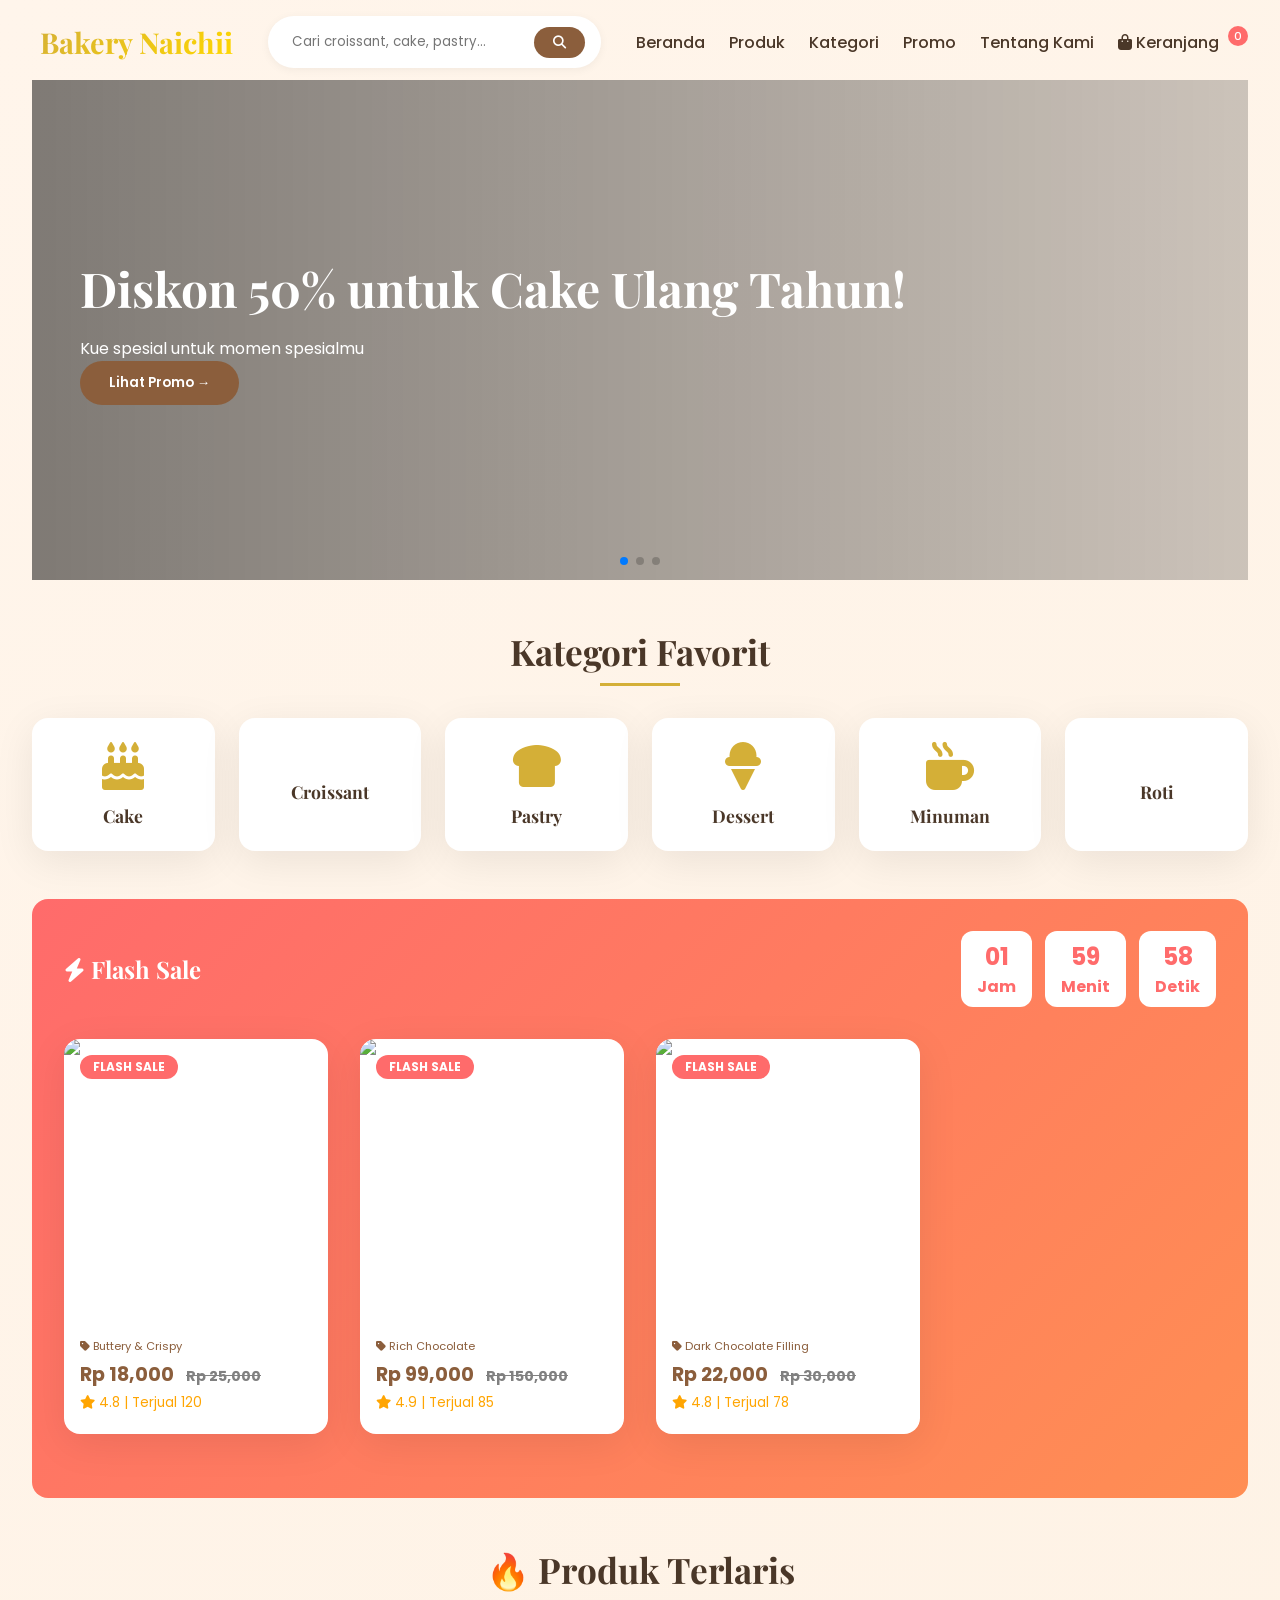
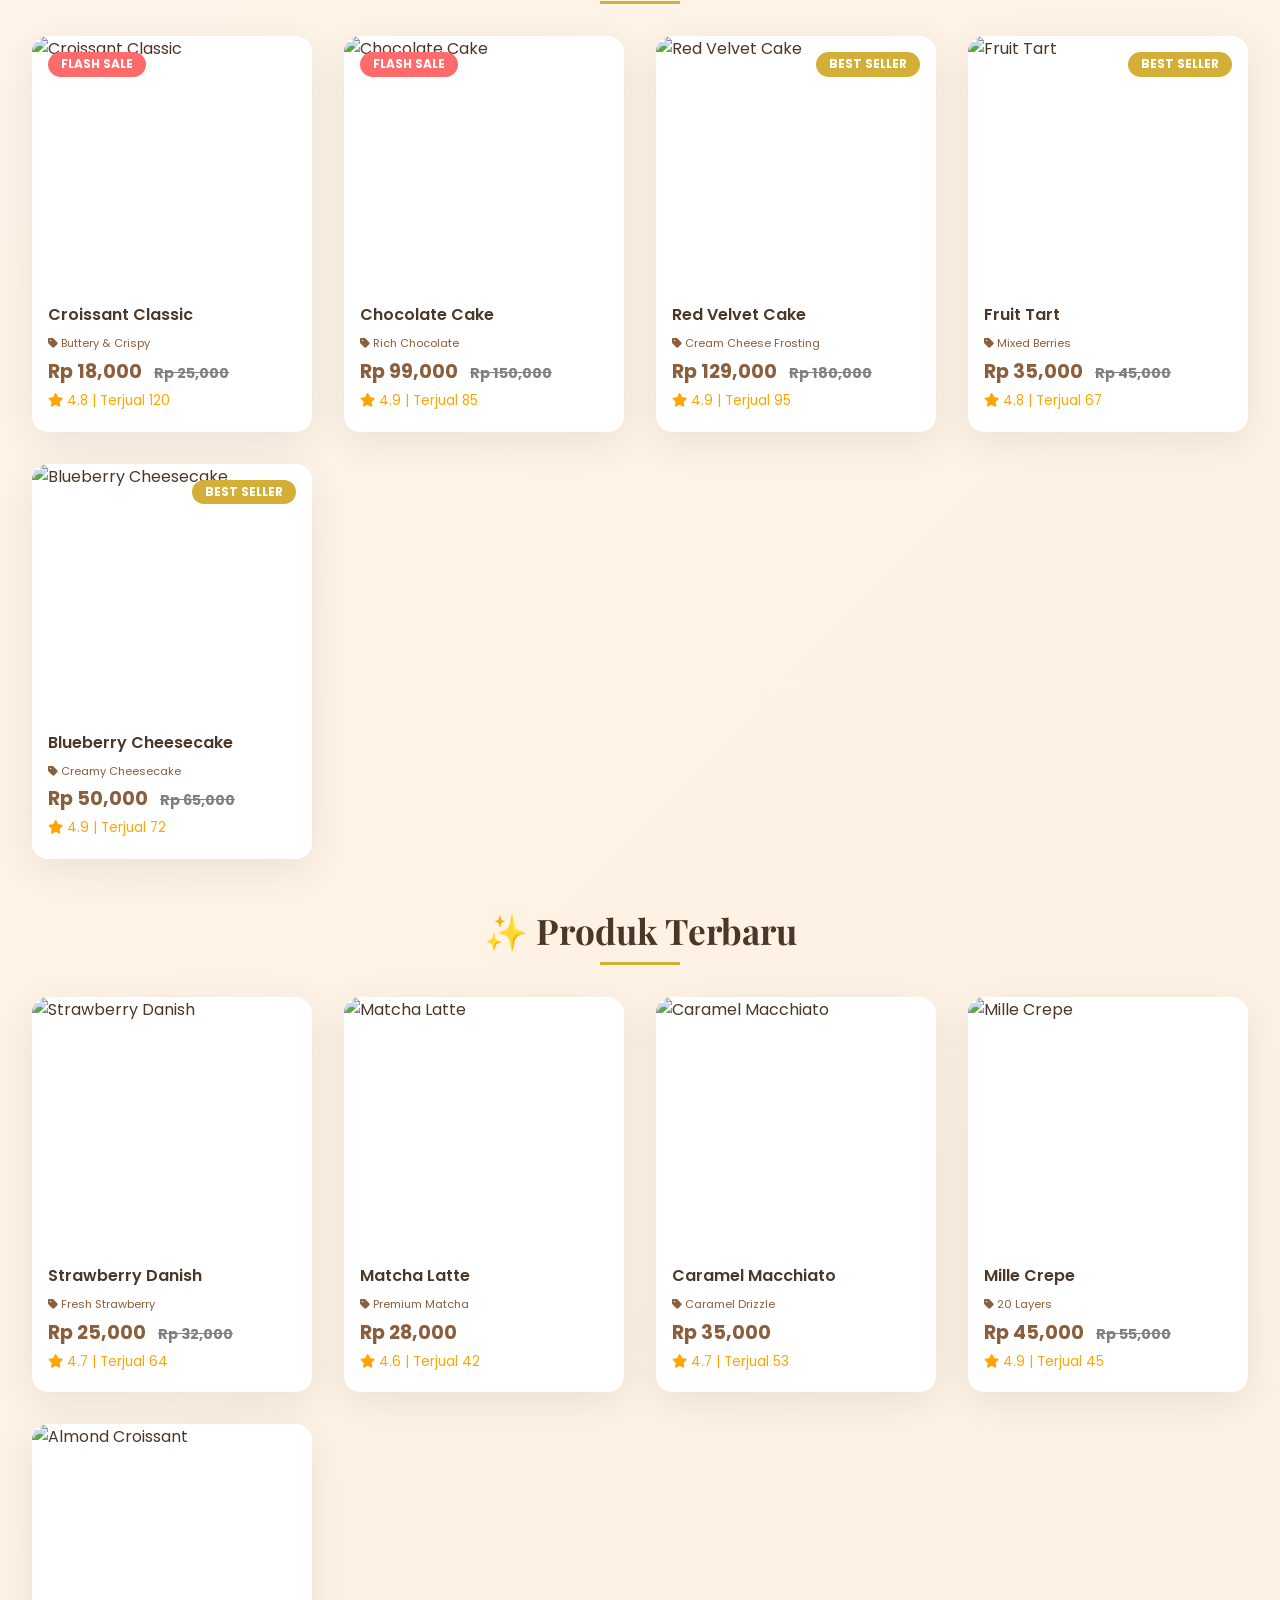
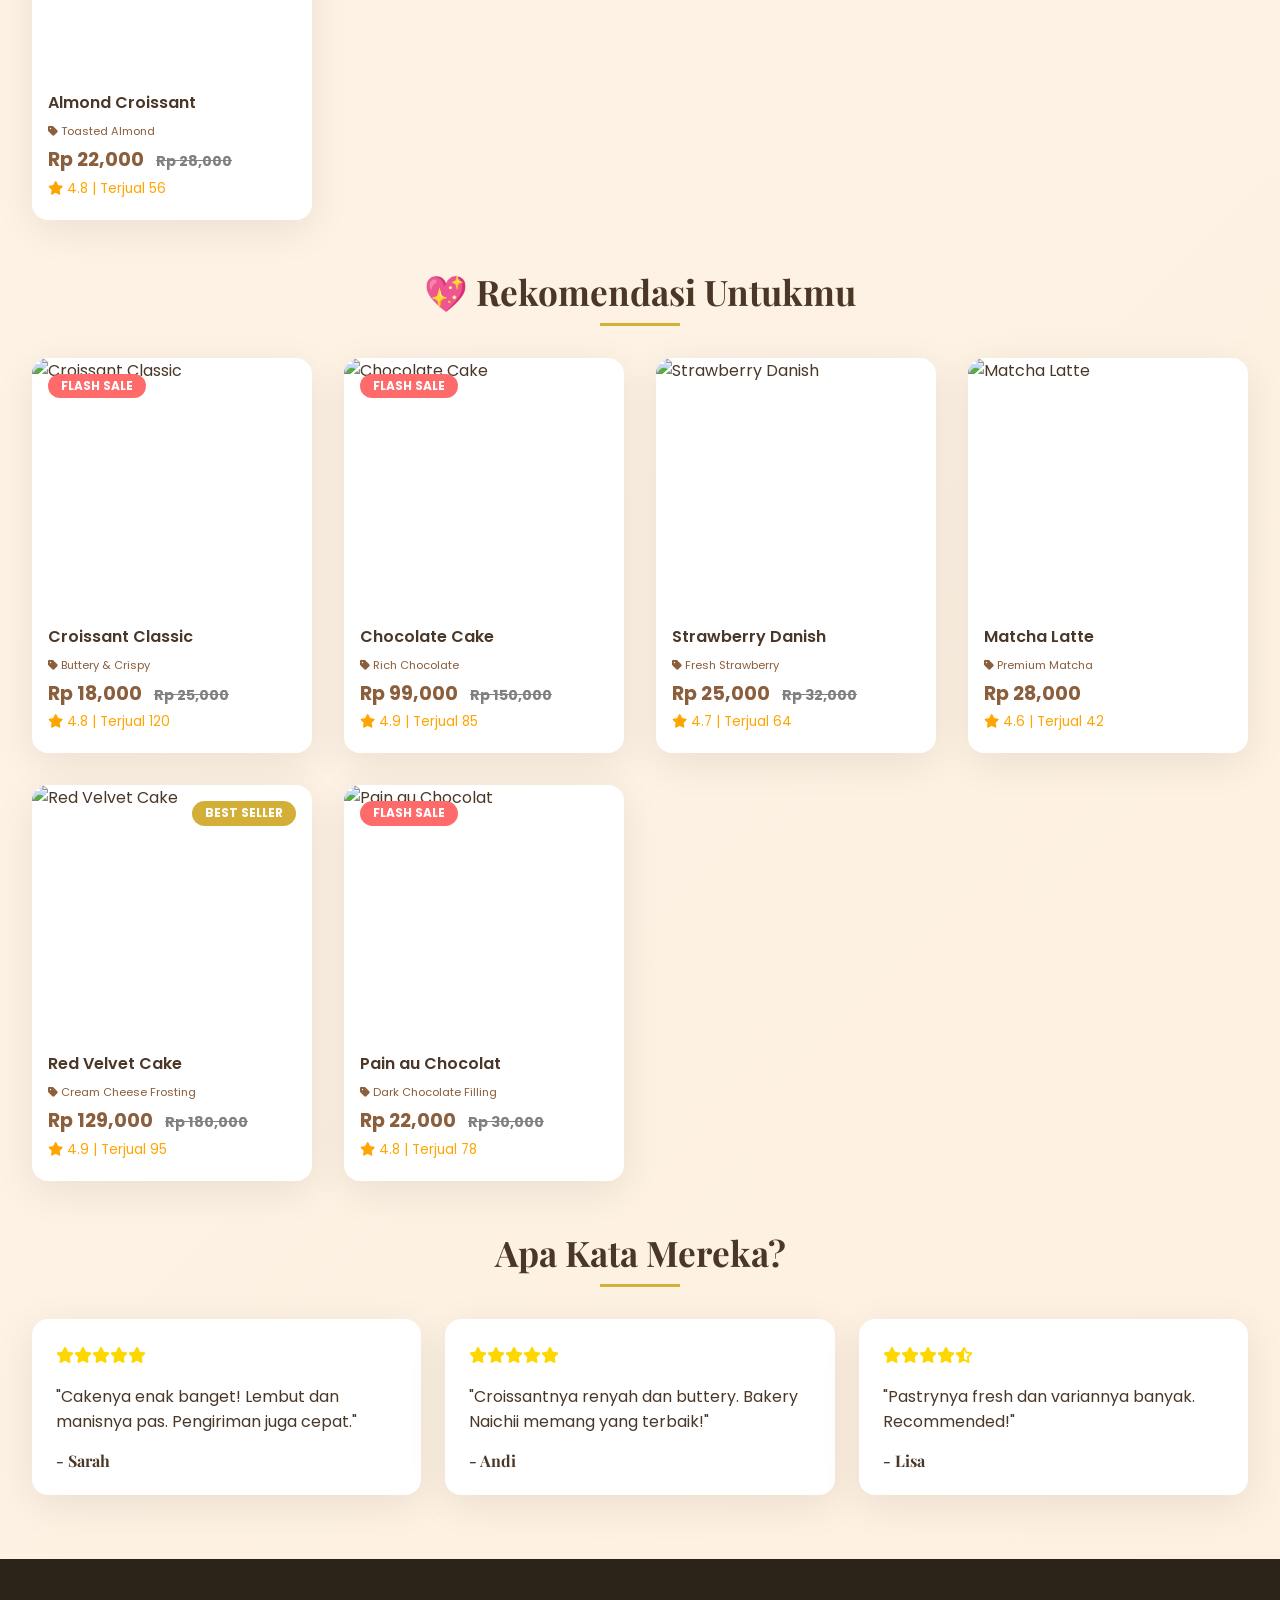
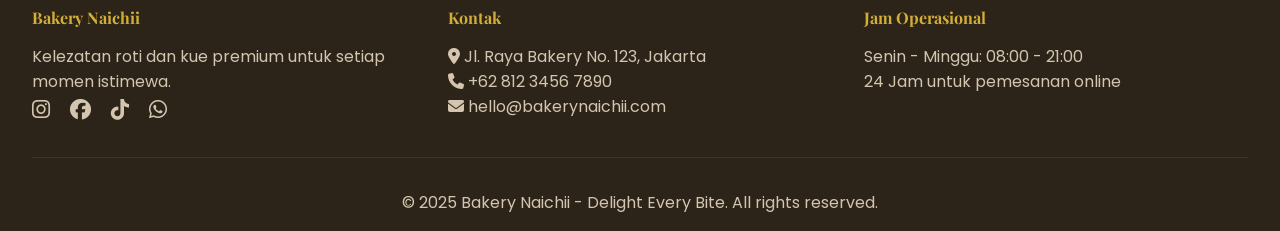
==== index.html @ b435e77b "Add files via upload" ====
<!DOCTYPE html>
<html lang="id">
<head>
    <meta charset="UTF-8">
    <meta name="viewport" content="width=device-width, initial-scale=1.0, user-scalable=yes">
    <title>Bakery Naichii - Toko Roti & Kue Premium</title>
    <!-- Google Fonts -->
    <link href="https://fonts.googleapis.com/css2?family=Playfair+Display:wght@400;500;600;700;800&family=Poppins:wght@300;400;500;600;700&display=swap" rel="stylesheet">
    <!-- Font Awesome Icons -->
    <link rel="stylesheet" href="https://cdnjs.cloudflare.com/ajax/libs/font-awesome/6.4.0/css/all.min.css">
    <!-- Swiper Slider -->
    <link rel="stylesheet" href="https://cdn.jsdelivr.net/npm/swiper@11/swiper-bundle.min.css" />
    <style>
        * {
            margin: 0;
            padding: 0;
            box-sizing: border-box;
        }

        :root {
            --cream: #FFF5EB;
            --cream-dark: #FDF0E0;
            --brown: #8B5E3C;
            --brown-light: #A0784C;
            --white: #FFFFFF;
            --pink-pastel: #FFD1DC;
            --gold: #D4AF37;
            --gold-light: #FFD700;
            --dark: #4A3728;
            --gray: #6B5B4F;
            --gray-light: #E8E0D8;
            --success: #4CAF50;
            --danger: #FF6B6B;
            --warning: #FFA502;
            --shadow: 0 10px 40px rgba(0,0,0,0.08);
            --shadow-hover: 0 20px 50px rgba(0,0,0,0.12);
            --radius: 1rem;
        }

        body {
            font-family: 'Poppins', sans-serif;
            background: linear-gradient(135deg, var(--cream) 0%, var(--cream-dark) 100%);
            color: var(--dark);
            overflow-x: hidden;
        }

        h1, h2, h3, h4, h5, h6 {
            font-family: 'Playfair Display', serif;
        }

        ::-webkit-scrollbar {
            width: 8px;
        }
        ::-webkit-scrollbar-track {
            background: var(--gray-light);
        }
        ::-webkit-scrollbar-thumb {
            background: var(--brown);
            border-radius: 10px;
        }

        /* Navigation */
        .navbar {
            position: fixed;
            top: 0;
            width: 100%;
            z-index: 1000;
            transition: all 0.3s ease;
            padding: 1rem 2rem;
        }
        .navbar-scrolled {
            background: rgba(255, 255, 255, 0.95);
            backdrop-filter: blur(10px);
            box-shadow: var(--shadow);
            padding: 0.75rem 2rem;
        }
        .nav-container {
            max-width: 1400px;
            margin: 0 auto;
            display: flex;
            align-items: center;
            justify-content: space-between;
            flex-wrap: wrap;
        }
        .logo {
            display: flex;
            align-items: center;
            gap: 0.5rem;
            font-size: 1.8rem;
            font-weight: 700;
            font-family: 'Playfair Display', serif;
            background: linear-gradient(135deg, var(--gold) 0%, var(--gold-light) 100%);
            -webkit-background-clip: text;
            background-clip: text;
            color: transparent;
        }
        .logo i {
            background: none;
            -webkit-background-clip: unset;
            background-clip: unset;
            color: var(--gold);
            font-size: 2rem;
        }
        .nav-links {
            display: flex;
            gap: 1.5rem;
            align-items: center;
            flex-wrap: wrap;
        }
        .nav-links a {
            text-decoration: none;
            color: var(--dark);
            font-weight: 500;
            transition: 0.3s;
        }
        .nav-links a:hover {
            color: var(--gold);
        }
        .search-bar {
            display: flex;
            align-items: center;
            background: var(--white);
            border-radius: 50px;
            padding: 0.5rem 1rem;
            box-shadow: 0 2px 10px rgba(0,0,0,0.05);
        }
        .search-bar input {
            border: none;
            outline: none;
            padding: 0.5rem;
            width: 250px;
            font-family: 'Poppins', sans-serif;
        }
        .search-bar button {
            background: var(--brown);
            border: none;
            color: white;
            padding: 0.5rem 1.2rem;
            border-radius: 50px;
            cursor: pointer;
            transition: 0.3s;
        }
        .search-bar button:hover {
            background: var(--gold);
        }
        .cart-icon {
            position: relative;
            font-size: 1.4rem;
            color: var(--brown);
            cursor: pointer;
        }
        .cart-count {
            position: absolute;
            top: -8px;
            right: -12px;
            background: var(--danger);
            color: white;
            font-size: 0.7rem;
            padding: 2px 6px;
            border-radius: 50%;
        }
        .mobile-menu-btn {
            display: none;
            font-size: 1.5rem;
            cursor: pointer;
        }

        .btn-primary {
            background: var(--brown);
            color: white;
            padding: 0.75rem 1.8rem;
            border-radius: 50px;
            border: none;
            font-weight: 600;
            cursor: pointer;
            transition: 0.3s;
            font-family: 'Poppins', sans-serif;
        }
        .btn-primary:hover {
            background: var(--gold);
            transform: translateY(-2px);
            box-shadow: 0 5px 15px rgba(212, 175, 55, 0.3);
        }
        .btn-outline {
            background: transparent;
            border: 2px solid var(--brown);
            color: var(--brown);
            padding: 0.7rem 1.6rem;
            border-radius: 50px;
            font-weight: 600;
            cursor: pointer;
            transition: 0.3s;
        }
        .btn-outline:hover {
            background: var(--brown);
            color: white;
        }

        .container {
            max-width: 1400px;
            margin: 0 auto;
            padding: 0 2rem;
        }

        .hero-slider {
            margin-top: 80px;
            border-radius: var(--radius);
            overflow: hidden;
        }
        .swiper-slide {
            position: relative;
            height: 500px;
            border-radius: var(--radius);
        }
        .slide-bg {
            position: absolute;
            inset: 0;
            background-size: cover;
            background-position: center;
        }
        .slide-content {
            position: relative;
            z-index: 2;
            display: flex;
            flex-direction: column;
            justify-content: center;
            height: 100%;
            padding: 3rem;
            background: linear-gradient(90deg, rgba(0,0,0,0.5) 0%, rgba(0,0,0,0.2) 100%);
            color: white;
        }
        .slide-content h2 {
            font-size: 3rem;
            margin-bottom: 1rem;
        }

        .section-title {
            font-size: 2.2rem;
            text-align: center;
            margin: 3rem 0 2rem;
            position: relative;
        }
        .section-title:after {
            content: '';
            display: block;
            width: 80px;
            height: 3px;
            background: var(--gold);
            margin: 0.5rem auto;
        }
        .categories-grid {
            display: grid;
            grid-template-columns: repeat(auto-fit, minmax(150px, 1fr));
            gap: 1.5rem;
            margin-bottom: 3rem;
        }
        .category-card {
            background: white;
            border-radius: var(--radius);
            padding: 1.5rem;
            text-align: center;
            cursor: pointer;
            transition: 0.3s;
            box-shadow: var(--shadow);
        }
        .category-card:hover {
            transform: translateY(-5px);
            box-shadow: var(--shadow-hover);
        }
        .category-card i {
            font-size: 3rem;
            color: var(--gold);
        }
        .category-card h3 {
            margin-top: 0.8rem;
            font-size: 1.1rem;
        }

        .products-grid {
            display: grid;
            grid-template-columns: repeat(auto-fill, minmax(260px, 1fr));
            gap: 2rem;
            margin: 2rem 0;
        }
        .product-card {
            background: white;
            border-radius: var(--radius);
            overflow: hidden;
            transition: 0.3s;
            box-shadow: var(--shadow);
            position: relative;
        }
        .product-card:hover {
            transform: translateY(-5px);
            box-shadow: var(--shadow-hover);
        }
        .product-badge {
            position: absolute;
            top: 1rem;
            left: 1rem;
            background: var(--danger);
            color: white;
            padding: 0.2rem 0.8rem;
            border-radius: 20px;
            font-size: 0.75rem;
            font-weight: bold;
            z-index: 2;
        }
        .product-badge.best {
            background: var(--gold);
            left: auto;
            right: 1rem;
        }
        .product-image {
            height: 250px;
            overflow: hidden;
            position: relative;
        }
        .product-image img {
            width: 100%;
            height: 100%;
            object-fit: cover;
            transition: 0.5s;
        }
        .product-card:hover .product-image img {
            transform: scale(1.1);
        }
        .product-actions {
            position: absolute;
            bottom: -50px;
            left: 0;
            right: 0;
            display: flex;
            justify-content: center;
            gap: 0.5rem;
            padding: 0.8rem;
            background: rgba(255,255,255,0.95);
            transition: 0.3s;
        }
        .product-card:hover .product-actions {
            bottom: 0;
        }
        .product-actions button {
            background: var(--brown);
            border: none;
            color: white;
            padding: 0.5rem 1rem;
            border-radius: 50px;
            cursor: pointer;
            font-size: 0.8rem;
        }
        .product-info {
            padding: 1rem;
        }
        .product-title {
            font-weight: 600;
            margin-bottom: 0.5rem;
        }
        .product-price {
            color: var(--brown);
            font-weight: bold;
            font-size: 1.2rem;
        }
        .product-price old {
            font-size: 0.9rem;
            color: gray;
            text-decoration: line-through;
            margin-left: 0.5rem;
        }
        .product-rating {
            color: var(--warning);
            font-size: 0.85rem;
            margin: 0.3rem 0;
        }

        .flash-sale {
            background: linear-gradient(135deg, #FF6B6B, #FF8E53);
            border-radius: var(--radius);
            padding: 2rem;
            margin: 2rem 0;
            color: white;
        }
        .flash-header {
            display: flex;
            justify-content: space-between;
            align-items: center;
            flex-wrap: wrap;
            margin-bottom: 1.5rem;
        }
        .countdown {
            display: flex;
            gap: 0.8rem;
        }
        .countdown-item {
            background: white;
            color: var(--danger);
            padding: 0.5rem 1rem;
            border-radius: 12px;
            text-align: center;
            font-weight: bold;
        }
        .countdown-item span {
            font-size: 1.5rem;
        }

        .modal {
            display: none;
            position: fixed;
            top: 0;
            left: 0;
            width: 100%;
            height: 100%;
            background: rgba(0,0,0,0.5);
            z-index: 2000;
            justify-content: center;
            align-items: center;
        }
        .modal-content {
            background: white;
            border-radius: var(--radius);
            max-width: 500px;
            width: 90%;
            max-height: 80vh;
            overflow-y: auto;
            padding: 1.5rem;
        }
        .cart-item {
            display: flex;
            justify-content: space-between;
            align-items: center;
            padding: 1rem 0;
            border-bottom: 1px solid #eee;
        }
        .cart-total {
            font-size: 1.3rem;
            font-weight: bold;
            margin: 1rem 0;
            text-align: right;
        }

        .footer {
            background: #2C2418;
            color: #D4C5B0;
            padding: 3rem 2rem 1rem;
            margin-top: 4rem;
        }
        .footer-grid {
            display: grid;
            grid-template-columns: repeat(auto-fit, minmax(250px, 1fr));
            gap: 2rem;
            max-width: 1400px;
            margin: 0 auto;
        }
        .footer-col h4 {
            color: var(--gold);
            margin-bottom: 1rem;
        }
        .social-links a {
            color: #D4C5B0;
            margin-right: 1rem;
            font-size: 1.3rem;
            transition: 0.3s;
        }
        .social-links a:hover {
            color: var(--gold);
        }
        .copyright {
            text-align: center;
            padding-top: 2rem;
            margin-top: 2rem;
            border-top: 1px solid #3D3323;
        }

        @media (max-width: 1024px) {
            .nav-links {
                display: none;
            }
            .mobile-menu-btn {
                display: block;
            }
            .nav-links.active {
                display: flex;
                flex-direction: column;
                width: 100%;
                background: white;
                padding: 1rem;
                margin-top: 1rem;
                border-radius: var(--radius);
                box-shadow: var(--shadow);
            }
            .search-bar input {
                width: 150px;
            }
            .slide-content h2 {
                font-size: 1.8rem;
            }
        }
        @media (max-width: 640px) {
            .container {
                padding: 0 1rem;
            }
            .products-grid {
                grid-template-columns: repeat(auto-fill, minmax(160px, 1fr));
                gap: 1rem;
            }
        }
    </style>
</head>
<body>

<nav class="navbar" id="navbar">
    <div class="nav-container">
        <div class="logo">
            <i class="fas fa-croissant"></i>
            <span>Bakery Naichii</span>
        </div>
        <div class="search-bar">
            <input type="text" id="searchInput" placeholder="Cari croissant, cake, pastry...">
            <button id="searchBtn"><i class="fas fa-search"></i></button>
        </div>
        <div class="nav-links" id="navLinks">
            <a href="#">Beranda</a>
            <a href="#produk">Produk</a>
            <a href="#kategori">Kategori</a>
            <a href="#promo">Promo</a>
            <a href="#tentang">Tentang Kami</a>
            <a href="#" id="cartBtnNav"><i class="fas fa-shopping-bag"></i> Keranjang <span id="cartCountNav" class="cart-count" style="position: relative; top: -8px; right: unset; margin-left: 5px;">0</span></a>
        </div>
        <div class="mobile-menu-btn" id="mobileMenuBtn">
            <i class="fas fa-bars"></i>
        </div>
    </div>
</nav>

<div class="container hero-slider">
    <div class="swiper mySwiper">
        <div class="swiper-wrapper">
            <div class="swiper-slide">
                <div class="slide-bg" style="background-image: url('https://images.unsplash.com/photo-1555507036-ab1f4038808a?w=1200');"></div>
                <div class="slide-content">
                    <h2>Diskon 50% untuk Cake Ulang Tahun!</h2>
                    <p>Kue spesial untuk momen spesialmu</p>
                    <button class="btn-primary" style="width: fit-content;">Lihat Promo →</button>
                </div>
            </div>
            <div class="swiper-slide">
                <div class="slide-bg" style="background-image: url('https://images.unsplash.com/photo-1587668178277-295251f900ce?w=1200');"></div>
                <div class="slide-content">
                    <h2>Beli 2 Croissant Gratis 1 Coffee</h2>
                    <p>Nikmati sarapan spesial bersama Bakery Naichii</p>
                    <button class="btn-primary" style="width: fit-content;">Pesan Sekarang →</button>
                </div>
            </div>
            <div class="swiper-slide">
                <div class="slide-bg" style="background-image: url('https://images.unsplash.com/photo-1486427944299-d1955d23e34d?w=1200');"></div>
                <div class="slide-content">
                    <h2>Flash Sale Setiap Jam 12-13 WIB</h2>
                    <p>Diskon hingga 70% untuk pastry pilihan</p>
                    <button class="btn-primary" style="width: fit-content;">Kejar Diskon →</button>
                </div>
            </div>
        </div>
        <div class="swiper-pagination"></div>
    </div>
</div>

<div class="container">
    <section id="kategori">
        <h2 class="section-title">Kategori Favorit</h2>
        <div class="categories-grid" id="categoriesGrid"></div>
    </section>

    <div class="flash-sale" id="flashSale">
        <div class="flash-header">
            <h2><i class="fas fa-bolt"></i> Flash Sale</h2>
            <div class="countdown" id="countdown">
                <div class="countdown-item"><span id="hours">02</span><br>Jam</div>
                <div class="countdown-item"><span id="minutes">30</span><br>Menit</div>
                <div class="countdown-item"><span id="seconds">00</span><br>Detik</div>
            </div>
        </div>
        <div class="products-grid" id="flashProducts"></div>
    </div>

    <section id="produk">
        <h2 class="section-title">🔥 Produk Terlaris</h2>
        <div class="products-grid" id="bestSellerProducts"></div>

        <h2 class="section-title">✨ Produk Terbaru</h2>
        <div class="products-grid" id="newProducts"></div>

        <h2 class="section-title">💖 Rekomendasi Untukmu</h2>
        <div class="products-grid" id="recommendedProducts"></div>
    </section>

    <section>
        <h2 class="section-title">Apa Kata Mereka?</h2>
        <div style="display: grid; grid-template-columns: repeat(auto-fit, minmax(280px,1fr)); gap: 1.5rem; margin: 2rem 0;">
            <div style="background: white; padding: 1.5rem; border-radius: var(--radius); box-shadow: var(--shadow);">
                <i class="fas fa-star" style="color: gold;"></i><i class="fas fa-star" style="color: gold;"></i><i class="fas fa-star" style="color: gold;"></i><i class="fas fa-star" style="color: gold;"></i><i class="fas fa-star" style="color: gold;"></i>
                <p style="margin: 1rem 0;">"Cakenya enak banget! Lembut dan manisnya pas. Pengiriman juga cepat."</p>
                <h4>- Sarah</h4>
            </div>
            <div style="background: white; padding: 1.5rem; border-radius: var(--radius); box-shadow: var(--shadow);">
                <i class="fas fa-star" style="color: gold;"></i><i class="fas fa-star" style="color: gold;"></i><i class="fas fa-star" style="color: gold;"></i><i class="fas fa-star" style="color: gold;"></i><i class="fas fa-star" style="color: gold;"></i>
                <p style="margin: 1rem 0;">"Croissantnya renyah dan buttery. Bakery Naichii memang yang terbaik!"</p>
                <h4>- Andi</h4>
            </div>
            <div style="background: white; padding: 1.5rem; border-radius: var(--radius); box-shadow: var(--shadow);">
                <i class="fas fa-star" style="color: gold;"></i><i class="fas fa-star" style="color: gold;"></i><i class="fas fa-star" style="color: gold;"></i><i class="fas fa-star" style="color: gold;"></i><i class="fas fa-star-half-alt" style="color: gold;"></i>
                <p style="margin: 1rem 0;">"Pastrynya fresh dan variannya banyak. Recommended!"</p>
                <h4>- Lisa</h4>
            </div>
        </div>
    </section>
</div>

<div id="cartModal" class="modal">
    <div class="modal-content">
        <h3>Keranjang Belanja <i class="fas fa-shopping-bag"></i></h3>
        <div id="cartItems"></div>
        <div class="cart-total" id="cartTotal">Total: Rp 0</div>
        <button class="btn-primary" id="checkoutBtn" style="width: 100%;">Checkout</button>
        <button class="btn-outline" id="closeModalBtn" style="margin-top: 10px; width: 100%;">Tutup</button>
    </div>
</div>

<footer class="footer">
    <div class="footer-grid">
        <div class="footer-col">
            <h4>Bakery Naichii</h4>
            <p>Kelezatan roti dan kue premium untuk setiap momen istimewa.</p>
            <div class="social-links">
                <a href="#"><i class="fab fa-instagram"></i></a>
                <a href="#"><i class="fab fa-facebook"></i></a>
                <a href="#"><i class="fab fa-tiktok"></i></a>
                <a href="#"><i class="fab fa-whatsapp"></i></a>
            </div>
        </div>
        <div class="footer-col">
            <h4>Kontak</h4>
            <p><i class="fas fa-map-marker-alt"></i> Jl. Raya Bakery No. 123, Jakarta</p>
            <p><i class="fas fa-phone"></i> +62 812 3456 7890</p>
            <p><i class="fas fa-envelope"></i> hello@bakerynaichii.com</p>
        </div>
        <div class="footer-col">
            <h4>Jam Operasional</h4>
            <p>Senin - Minggu: 08:00 - 21:00</p>
            <p>24 Jam untuk pemesanan online</p>
        </div>
    </div>
    <div class="copyright">
        <p>&copy; 2025 Bakery Naichii - Delight Every Bite. All rights reserved.</p>
    </div>
</footer>

<script src="https://cdn.jsdelivr.net/npm/swiper@11/swiper-bundle.min.js"></script>
<script>
    // ==================== DATA PRODUK DENGAN GAMBAR SESUAI VARIAN ====================
    const products = [
        { id: 1, name: "Croissant Classic", price: 25000, discount_price: 18000, image: "https://images.unsplash.com/photo-1555507036-ab1f4038808a?w=400", rating: 4.8, sold: 120, isBestSeller: true, isNew: false, flashSale: true, category: "Croissant", stock: 50, variant: "Buttery & Crispy" },
        { id: 2, name: "Chocolate Cake", price: 150000, discount_price: 99000, image: "https://images.unsplash.com/photo-1578985545062-69928b1d9587?w=400", rating: 4.9, sold: 85, isBestSeller: true, isNew: false, flashSale: true, category: "Cake", stock: 20, variant: "Rich Chocolate" },
        { id: 3, name: "Strawberry Danish", price: 32000, discount_price: 25000, image: "https://images.unsplash.com/photo-1550617931-e17a7b70dce2?w=400", rating: 4.7, sold: 64, isBestSeller: false, isNew: true, flashSale: false, category: "Pastry", stock: 35, variant: "Fresh Strawberry" },
        { id: 4, name: "Matcha Latte", price: 28000, discount_price: null, image: "https://images.unsplash.com/photo-1534787238916-9ba6764efd4f?w=400", rating: 4.6, sold: 42, isBestSeller: false, isNew: true, flashSale: false, category: "Minuman", stock: 100, variant: "Premium Matcha" },
        { id: 5, name: "Red Velvet Cake", price: 180000, discount_price: 129000, image: "https://images.unsplash.com/photo-1586788224331-947f68671cf1?w=400", rating: 4.9, sold: 95, isBestSeller: true, isNew: false, flashSale: false, category: "Cake", stock: 15, variant: "Cream Cheese Frosting" },
        { id: 6, name: "Pain au Chocolat", price: 30000, discount_price: 22000, image: "https://images.unsplash.com/photo-1623334044303-241021148842?w=400", rating: 4.8, sold: 78, isBestSeller: false, isNew: false, flashSale: true, category: "Pastry", stock: 40, variant: "Dark Chocolate Filling" },
        { id: 7, name: "Caramel Macchiato", price: 35000, discount_price: null, image: "https://images.unsplash.com/photo-1485808191679-5f86510681a2?w=400", rating: 4.7, sold: 53, isBestSeller: false, isNew: true, flashSale: false, category: "Minuman", stock: 60, variant: "Caramel Drizzle" },
        { id: 8, name: "Fruit Tart", price: 45000, discount_price: 35000, image: "https://images.unsplash.com/photo-1464305795204-6f5bbfc7fb81?w=400", rating: 4.8, sold: 67, isBestSeller: true, isNew: false, flashSale: false, category: "Dessert", stock: 25, variant: "Mixed Berries" },
        { id: 9, name: "Roti Tawar Gandum", price: 22000, discount_price: 18000, image: "https://images.unsplash.com/photo-1509440159596-0249088772ff?w=400", rating: 4.5, sold: 110, isBestSeller: false, isNew: false, flashSale: false, category: "Roti", stock: 80, variant: "Whole Wheat" },
        { id: 10, name: "Mille Crepe", price: 55000, discount_price: 45000, image: "https://images.unsplash.com/photo-1558301211-0d8c8ddee6ec?w=400", rating: 4.9, sold: 45, isBestSeller: false, isNew: true, flashSale: false, category: "Dessert", stock: 30, variant: "20 Layers" },
        { id: 11, name: "Almond Croissant", price: 28000, discount_price: 22000, image: "https://images.unsplash.com/photo-1550617931-e17a7b70dce2?w=400", rating: 4.8, sold: 56, isBestSeller: false, isNew: true, flashSale: false, category: "Croissant", stock: 45, variant: "Toasted Almond" },
        { id: 12, name: "Blueberry Cheesecake", price: 65000, discount_price: 50000, image: "https://images.unsplash.com/photo-1533134242443-d4fd215305ad?w=400", rating: 4.9, sold: 72, isBestSeller: true, isNew: false, flashSale: false, category: "Cake", stock: 18, variant: "Creamy Cheesecake" }
    ];

    const categories = [
        { name: "Cake", icon: "fa-cake-candles" },
        { name: "Croissant", icon: "fa-croissant" },
        { name: "Pastry", icon: "fa-bread-slice" },
        { name: "Dessert", icon: "fa-ice-cream" },
        { name: "Minuman", icon: "fa-mug-hot" },
        { name: "Roti", icon: "fa-baguette" }
    ];

    let cart = JSON.parse(localStorage.getItem('naichiiCart')) || [];

    function saveCart() {
        localStorage.setItem('naichiiCart', JSON.stringify(cart));
        updateCartUI();
    }

    function updateCartUI() {
        const count = cart.reduce((sum, item) => sum + item.qty, 0);
        document.getElementById('cartCountNav').innerText = count;
        renderCartModal();
    }

    function addToCart(product) {
        const existing = cart.find(item => item.id === product.id);
        if (existing) {
            existing.qty += 1;
        } else {
            cart.push({ ...product, qty: 1 });
        }
        saveCart();
        alert(`${product.name} (${product.variant}) ditambahkan ke keranjang!`);
    }

    function renderCartModal() {
        const container = document.getElementById('cartItems');
        if (!container) return;
        if (cart.length === 0) {
            container.innerHTML = '<p>Keranjang kosong</p>';
            document.getElementById('cartTotal').innerText = 'Total: Rp 0';
            return;
        }
        let total = 0;
        let html = '';
        cart.forEach((item, idx) => {
            const price = item.discount_price || item.price;
            const subtotal = price * item.qty;
            total += subtotal;
            html += `
                <div class="cart-item">
                    <div><strong>${item.name}</strong><br><small>${item.variant}</small><br>Rp ${price.toLocaleString()} x ${item.qty}</div>
                    <div>
                        <button onclick="updateQty(${idx}, -1)">-</button>
                        <span>${item.qty}</span>
                        <button onclick="updateQty(${idx}, 1)">+</button>
                        <button onclick="removeFromCart(${idx})" style="background:red;color:white;border:none;padding:5px 10px;border-radius:50%;margin-left:5px;"><i class="fas fa-trash"></i></button>
                    </div>
                </div>
            `;
        });
        container.innerHTML = html;
        document.getElementById('cartTotal').innerHTML = `Total: Rp ${total.toLocaleString()}`;
    }

    window.updateQty = (idx, delta) => {
        const newQty = cart[idx].qty + delta;
        if (newQty <= 0) {
            cart.splice(idx, 1);
        } else {
            cart[idx].qty = newQty;
        }
        saveCart();
    };

    window.removeFromCart = (idx) => {
        cart.splice(idx, 1);
        saveCart();
    };

    function renderProducts(containerId, productList) {
        const container = document.getElementById(containerId);
        if (!container) return;
        if (productList.length === 0) {
            container.innerHTML = '<p>Tidak ada produk</p>';
            return;
        }
        container.innerHTML = productList.map(p => {
            const price = p.discount_price || p.price;
            const oldPrice = p.discount_price ? p.price : null;
            const badge = p.flashSale ? '<span class="product-badge">FLASH SALE</span>' : (p.isBestSeller ? '<span class="product-badge best">BEST SELLER</span>' : '');
            return `
                <div class="product-card">
                    ${badge}
                    <div class="product-image">
                        <img src="${p.image}" alt="${p.name}">
                        <div class="product-actions">
                            <button onclick="quickView(${p.id})"><i class="fas fa-eye"></i> Lihat</button>
                            <button onclick="addToCartById(${p.id})"><i class="fas fa-cart-plus"></i> Keranjang</button>
                        </div>
                    </div>
                    <div class="product-info">
                        <div class="product-title">${p.name}</div>
                        <div class="product-rating" style="font-size:0.7rem; color:var(--brown);">
                            <i class="fas fa-tag"></i> ${p.variant}
                        </div>
                        <div class="product-price">
                            Rp ${price.toLocaleString()}
                            ${oldPrice ? `<old>Rp ${oldPrice.toLocaleString()}</old>` : ''}
                        </div>
                        <div class="product-rating">
                            <i class="fas fa-star"></i> ${p.rating} | Terjual ${p.sold}
                        </div>
                    </div>
                </div>
            `;
        }).join('');
    }

    window.addToCartById = (id) => {
        const product = products.find(p => p.id === id);
        if (product) addToCart(product);
    };

    window.quickView = (id) => {
        const product = products.find(p => p.id === id);
        alert(`🍰 ${product.name}\n✨ Varian: ${product.variant}\n💰 Harga: Rp ${(product.discount_price || product.price).toLocaleString()}\n⭐ Rating: ${product.rating}\n📦 Stok: ${product.stock} pcs`);
    };

    function initHome() {
        const catContainer = document.getElementById('categoriesGrid');
        if (catContainer) {
            catContainer.innerHTML = categories.map(cat => `
                <div class="category-card" onclick="filterByCategory('${cat.name}')">
                    <i class="fas ${cat.icon}"></i>
                    <h3>${cat.name}</h3>
                </div>
            `).join('');
        }

        renderProducts('bestSellerProducts', products.filter(p => p.isBestSeller));
        renderProducts('newProducts', products.filter(p => p.isNew));
        renderProducts('recommendedProducts', products.slice(0, 6));
        renderProducts('flashProducts', products.filter(p => p.flashSale));

        function startCountdown() {
            const endTime = new Date().getTime() + (2 * 60 * 60 * 1000);
            const timer = setInterval(() => {
                const now = new Date().getTime();
                const distance = endTime - now;
                if (distance < 0) {
                    clearInterval(timer);
                    document.getElementById('hours').innerText = "00";
                    document.getElementById('minutes').innerText = "00";
                    document.getElementById('seconds').innerText = "00";
                } else {
                    const hours = Math.floor((distance % (24 * 60 * 60 * 1000)) / (60 * 60 * 1000));
                    const minutes = Math.floor((distance % (60 * 60 * 1000)) / (60 * 1000));
                    const seconds = Math.floor((distance % (60 * 1000)) / 1000);
                    document.getElementById('hours').innerText = String(hours).padStart(2, '0');
                    document.getElementById('minutes').innerText = String(minutes).padStart(2, '0');
                    document.getElementById('seconds').innerText = String(seconds).padStart(2, '0');
                }
            }, 1000);
        }
        startCountdown();
    }

    window.filterByCategory = (cat) => {
        const filtered = products.filter(p => p.category === cat);
        renderProducts('recommendedProducts', filtered);
        document.getElementById('recommendedProducts').scrollIntoView({ behavior: 'smooth' });
    };

    document.getElementById('searchBtn')?.addEventListener('click', () => {
        const query = document.getElementById('searchInput').value.toLowerCase();
        const filtered = products.filter(p => p.name.toLowerCase().includes(query) || p.variant.toLowerCase().includes(query));
        renderProducts('recommendedProducts', filtered);
        document.getElementById('recommendedProducts').scrollIntoView({ behavior: 'smooth' });
    });

    const modal = document.getElementById('cartModal');
    document.getElementById('cartBtnNav')?.addEventListener('click', (e) => {
        e.preventDefault();
        renderCartModal();
        modal.style.display = 'flex';
    });
    document.getElementById('closeModalBtn')?.addEventListener('click', () => {
        modal.style.display = 'none';
    });
    window.onclick = (e) => {
        if (e.target === modal) modal.style.display = 'none';
    };
    document.getElementById('checkoutBtn')?.addEventListener('click', () => {
        if (cart.length === 0) {
            alert("Keranjang masih kosong!");
            return;
        }
        alert("Terima kasih telah berbelanja di Bakery Naichii! Pesanan Anda akan segera diproses.");
        cart = [];
        saveCart();
        modal.style.display = 'none';
    });

    window.addEventListener('scroll', () => {
        const navbar = document.getElementById('navbar');
        if (window.scrollY > 50) {
            navbar.classList.add('navbar-scrolled');
        } else {
            navbar.classList.remove('navbar-scrolled');
        }
    });

    const mobileBtn = document.getElementById('mobileMenuBtn');
    const navLinks = document.getElementById('navLinks');
    mobileBtn?.addEventListener('click', () => {
        navLinks.classList.toggle('active');
    });

    new Swiper('.mySwiper', {
        loop: true,
        autoplay: { delay: 4000 },
        pagination: { el: '.swiper-pagination', clickable: true },
    });

    initHome();
    updateCartUI();
</script>
</body>
</html>
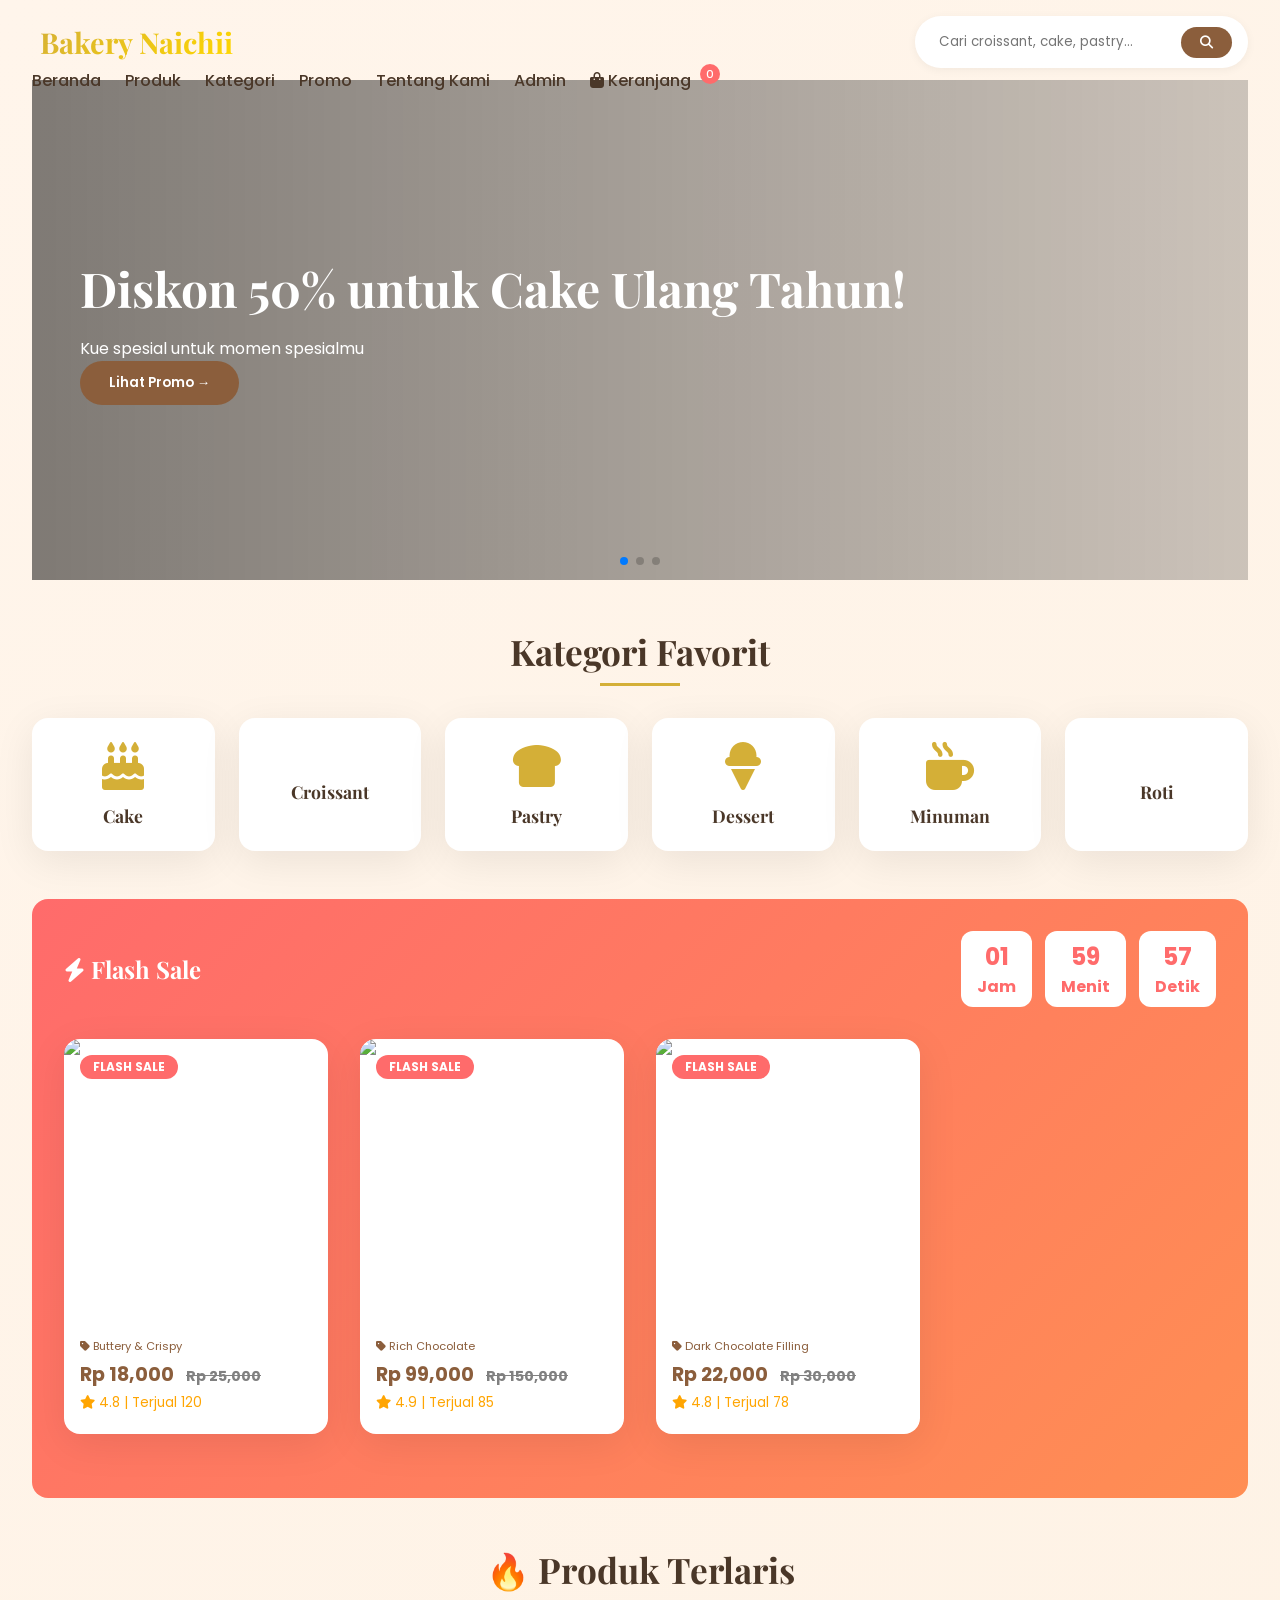
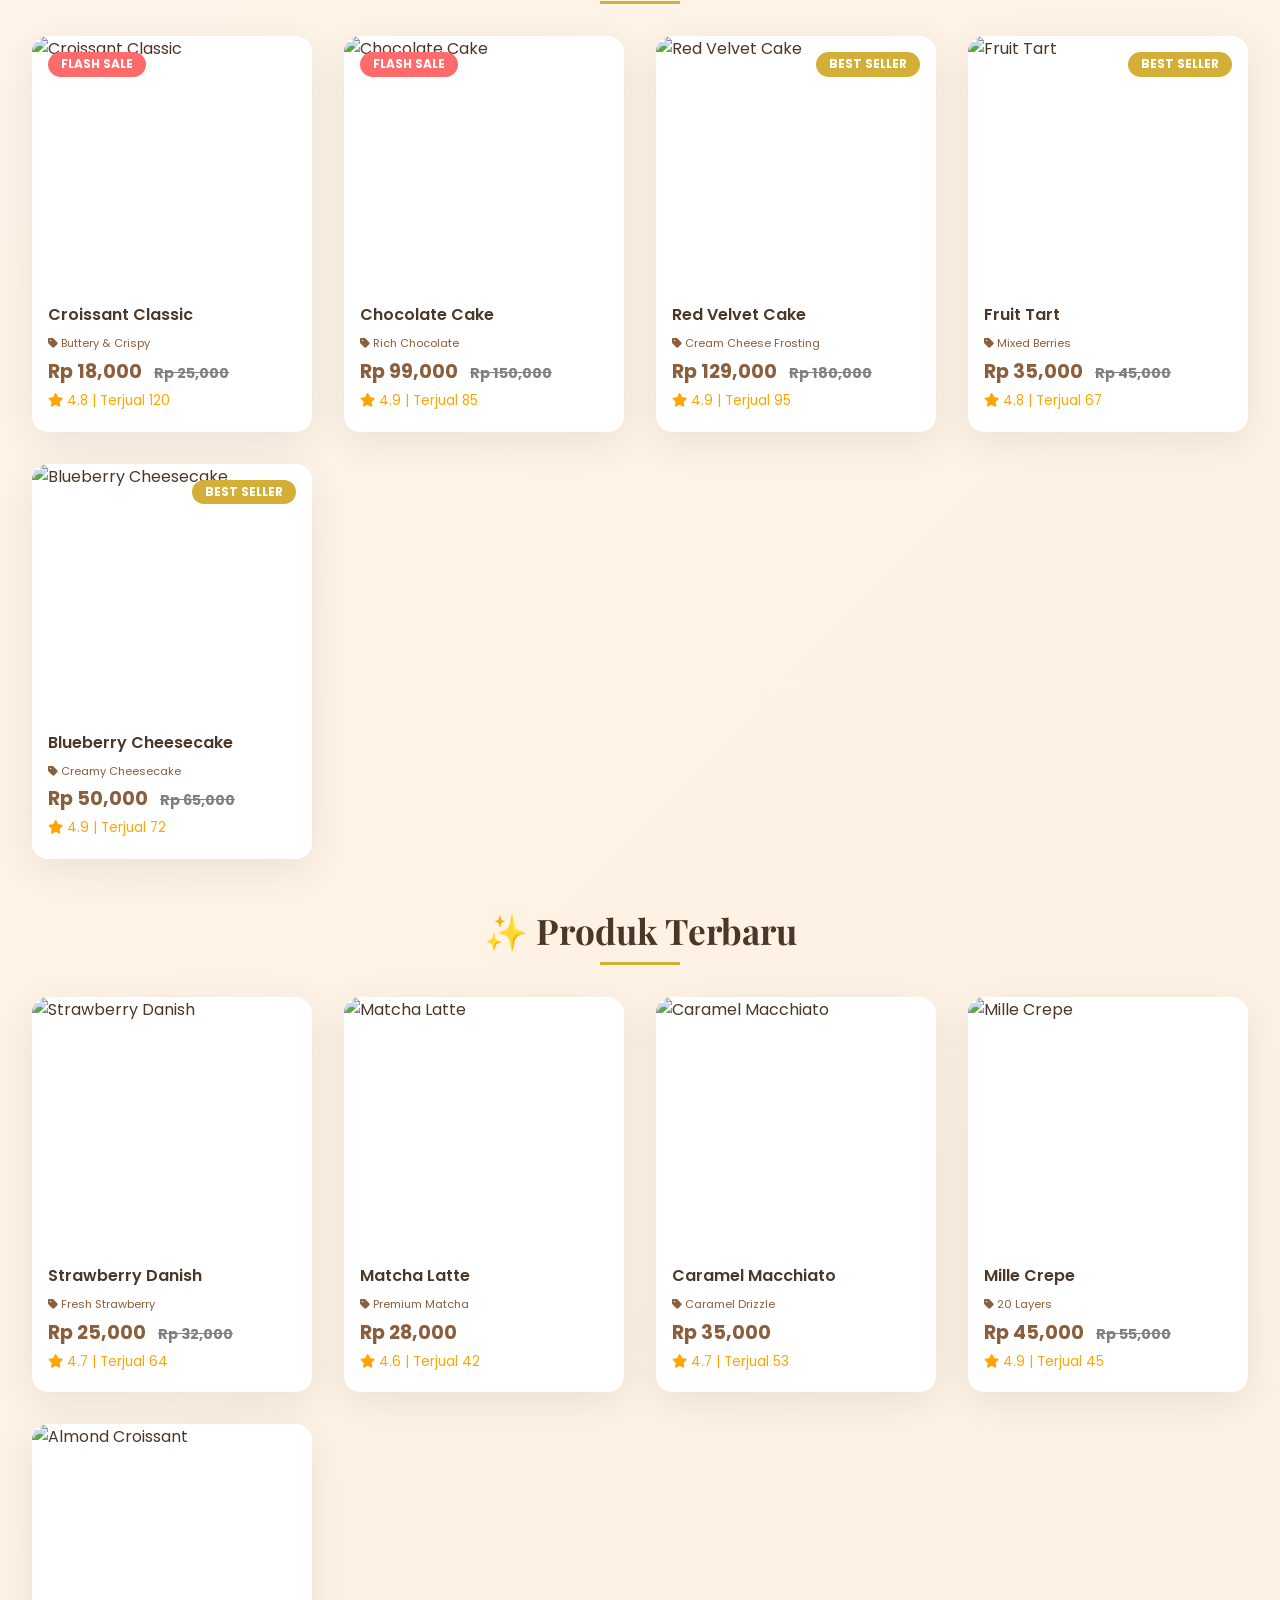
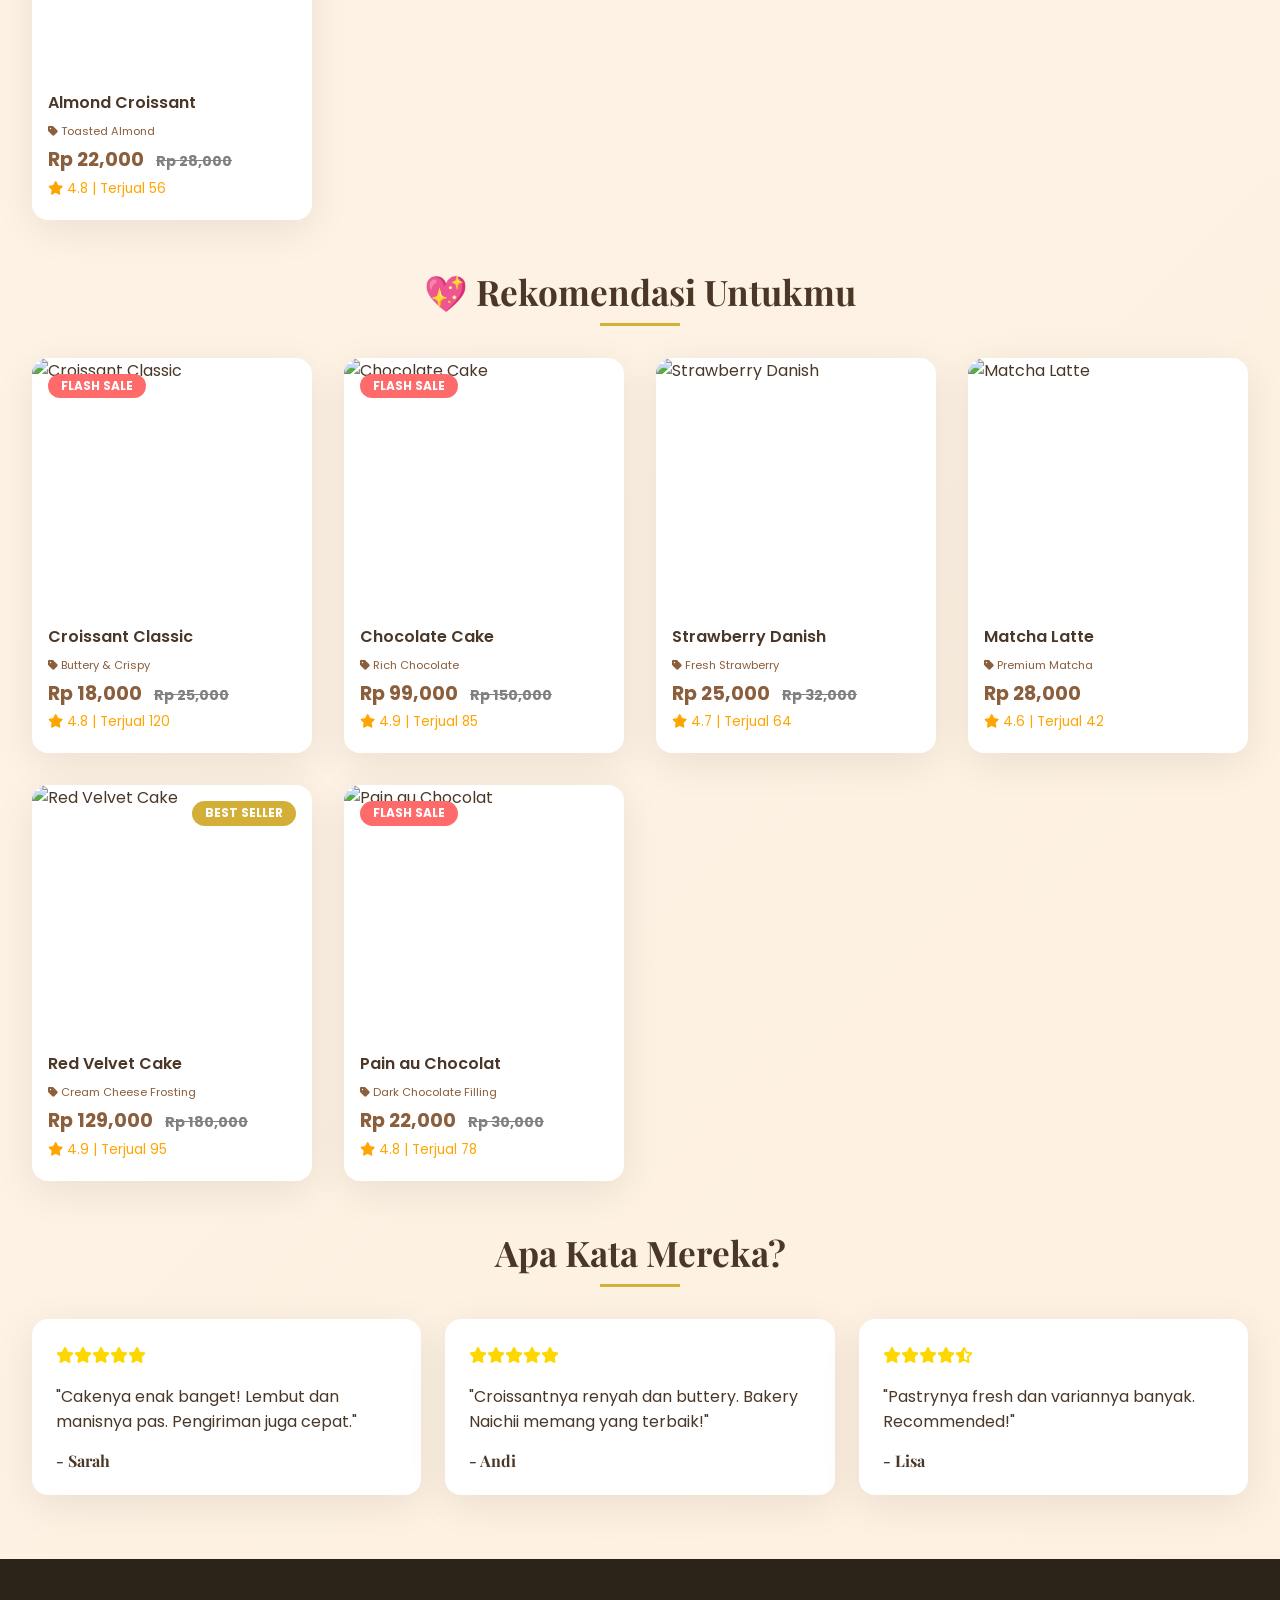
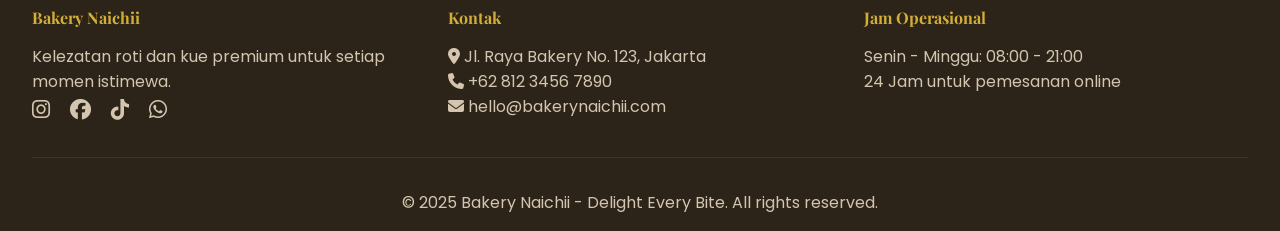
==== commit 33cb33dc: "bakery naichii" ====
--- a/index.html
+++ b/index.html
@@ -524,6 +524,7 @@
             <a href="#kategori">Kategori</a>
             <a href="#promo">Promo</a>
             <a href="#tentang">Tentang Kami</a>
+            <a href="admin/login.html">Admin</a>
             <a href="#" id="cartBtnNav"><i class="fas fa-shopping-bag"></i> Keranjang <span id="cartCountNav" class="cart-count" style="position: relative; top: -8px; right: unset; margin-left: 5px;">0</span></a>
         </div>
         <div class="mobile-menu-btn" id="mobileMenuBtn">
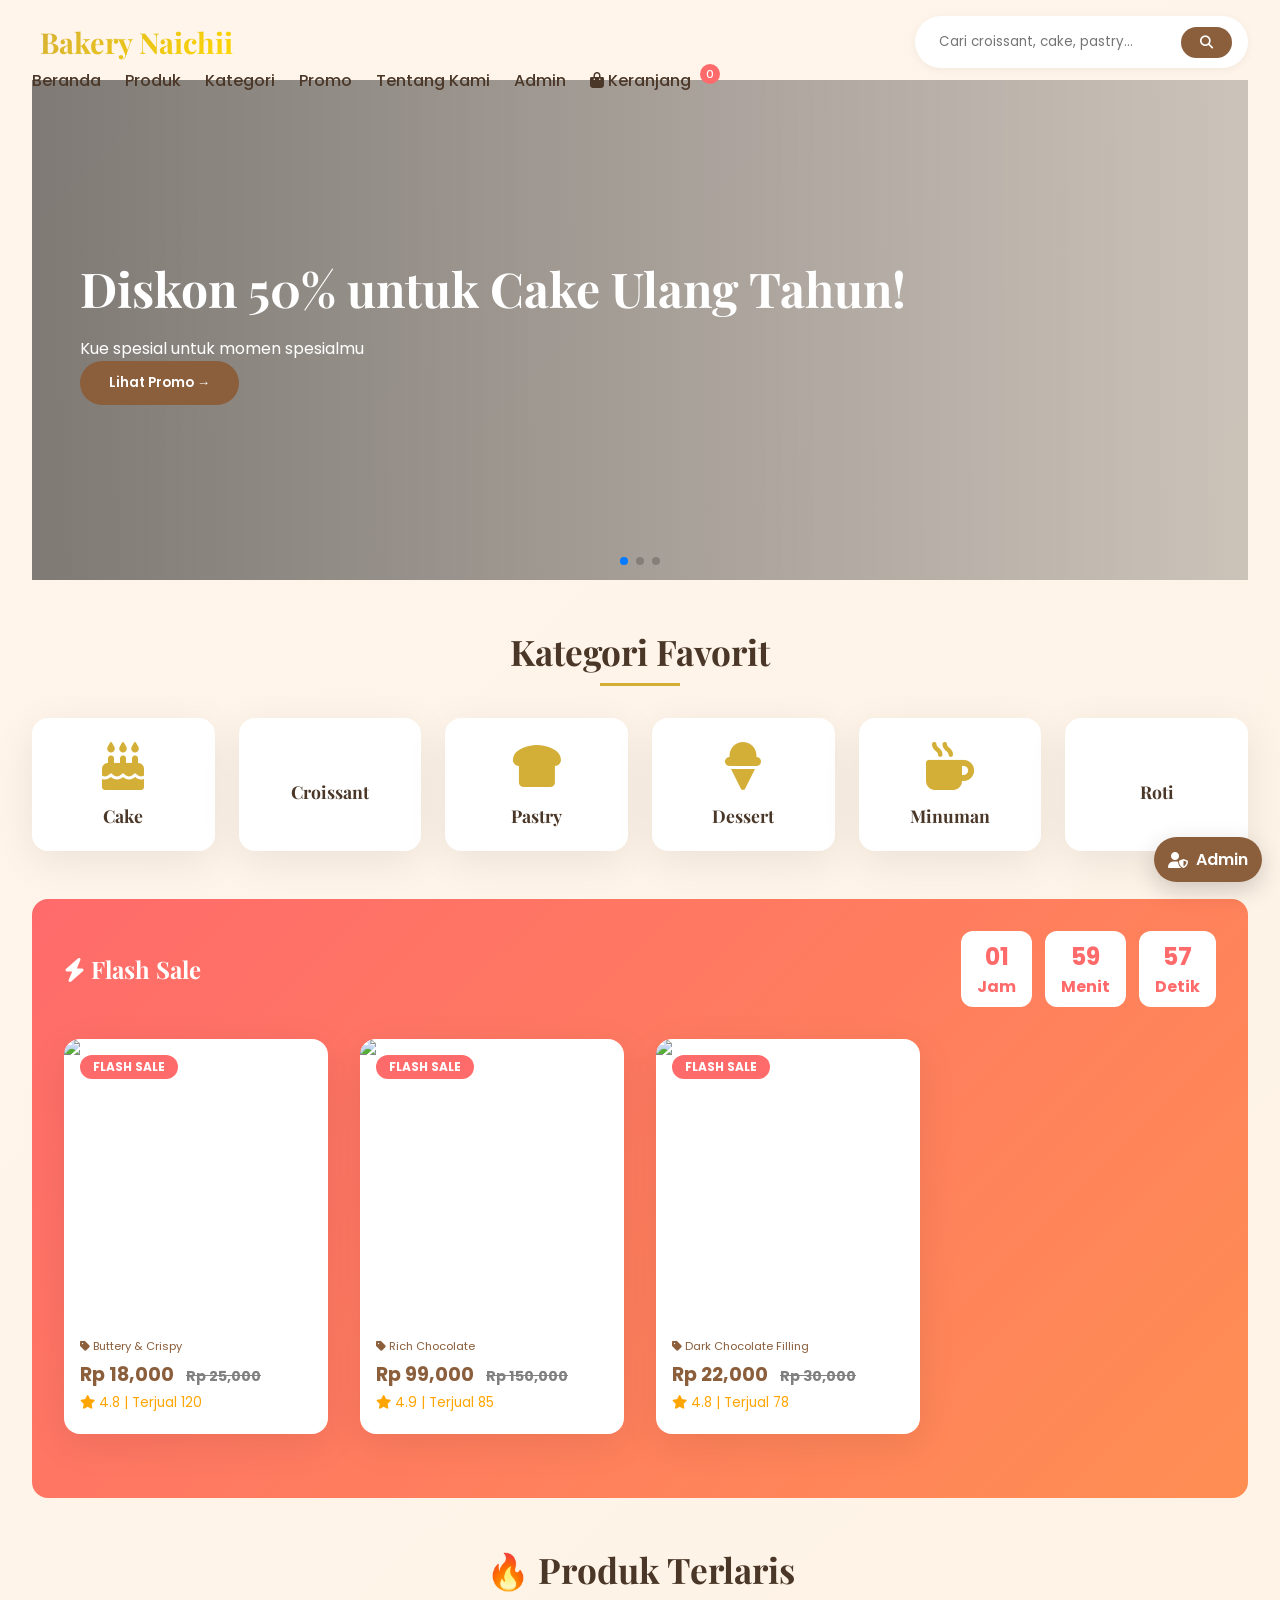
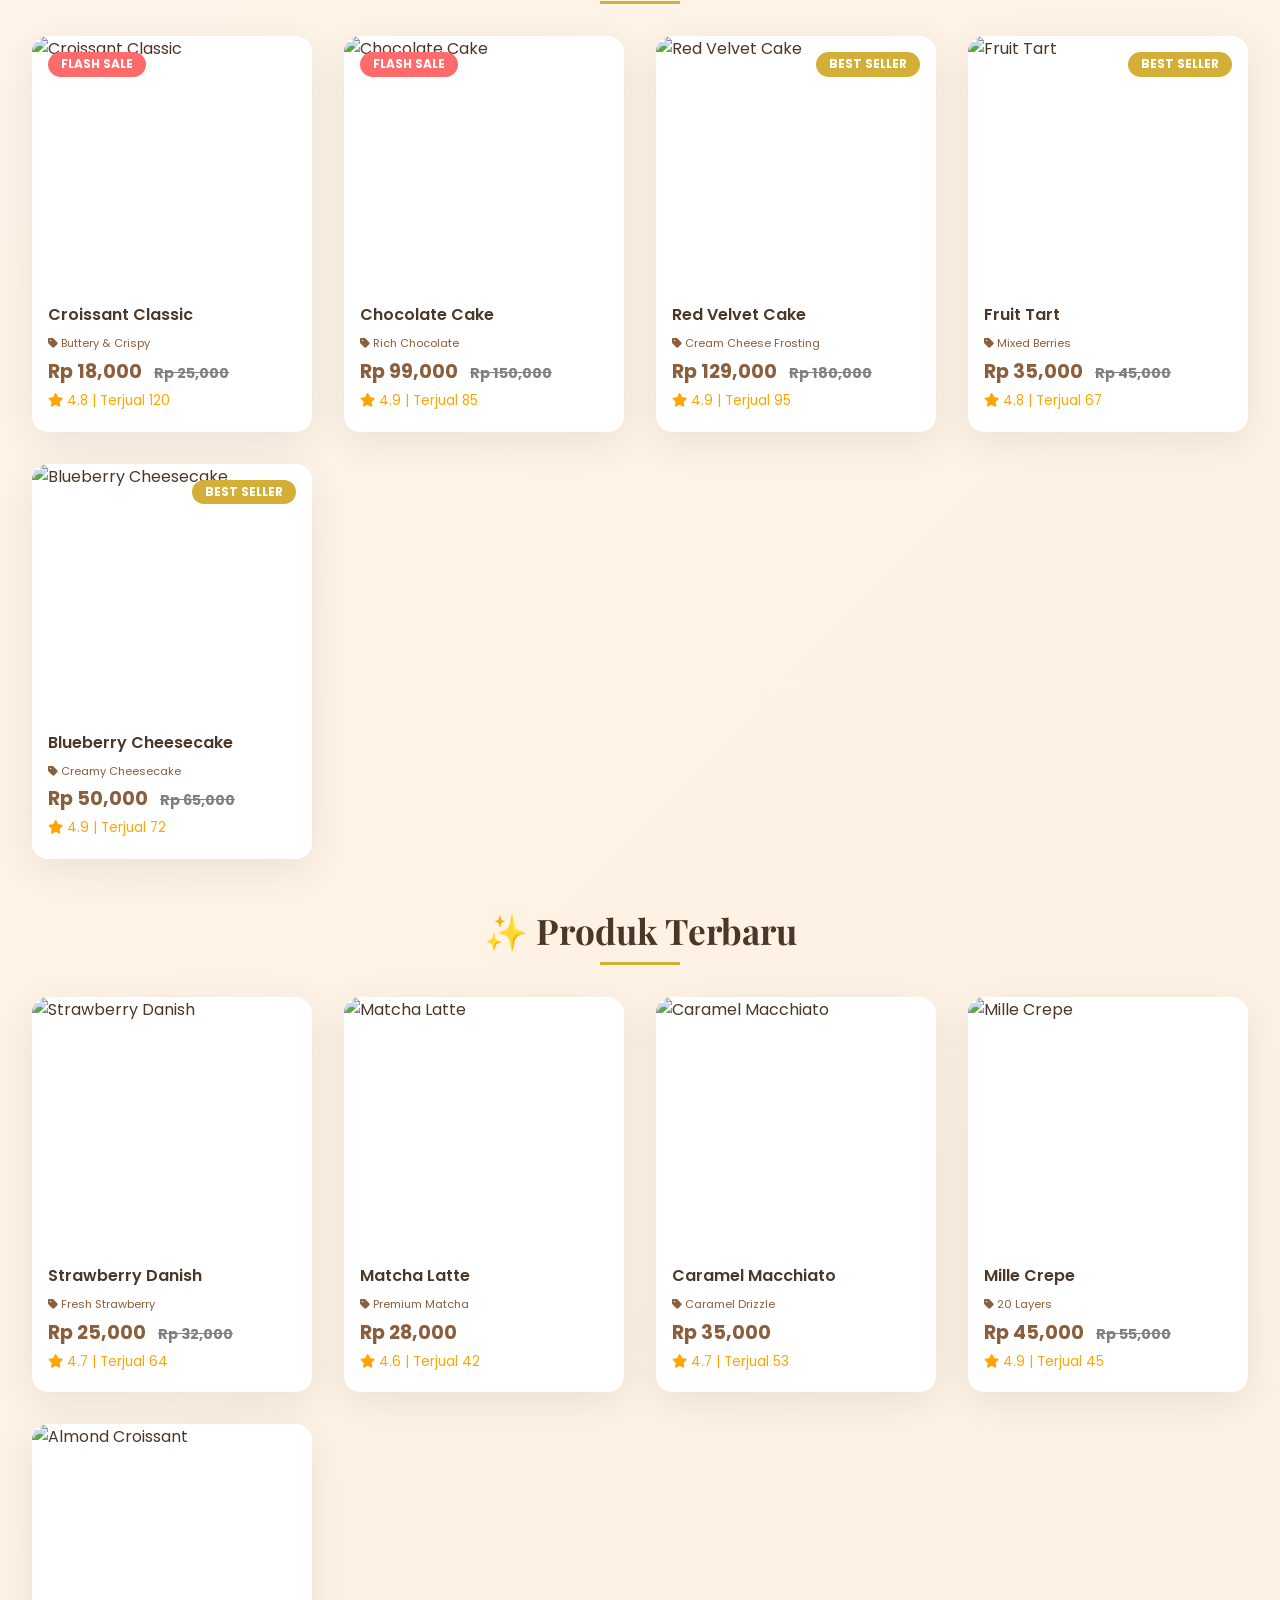
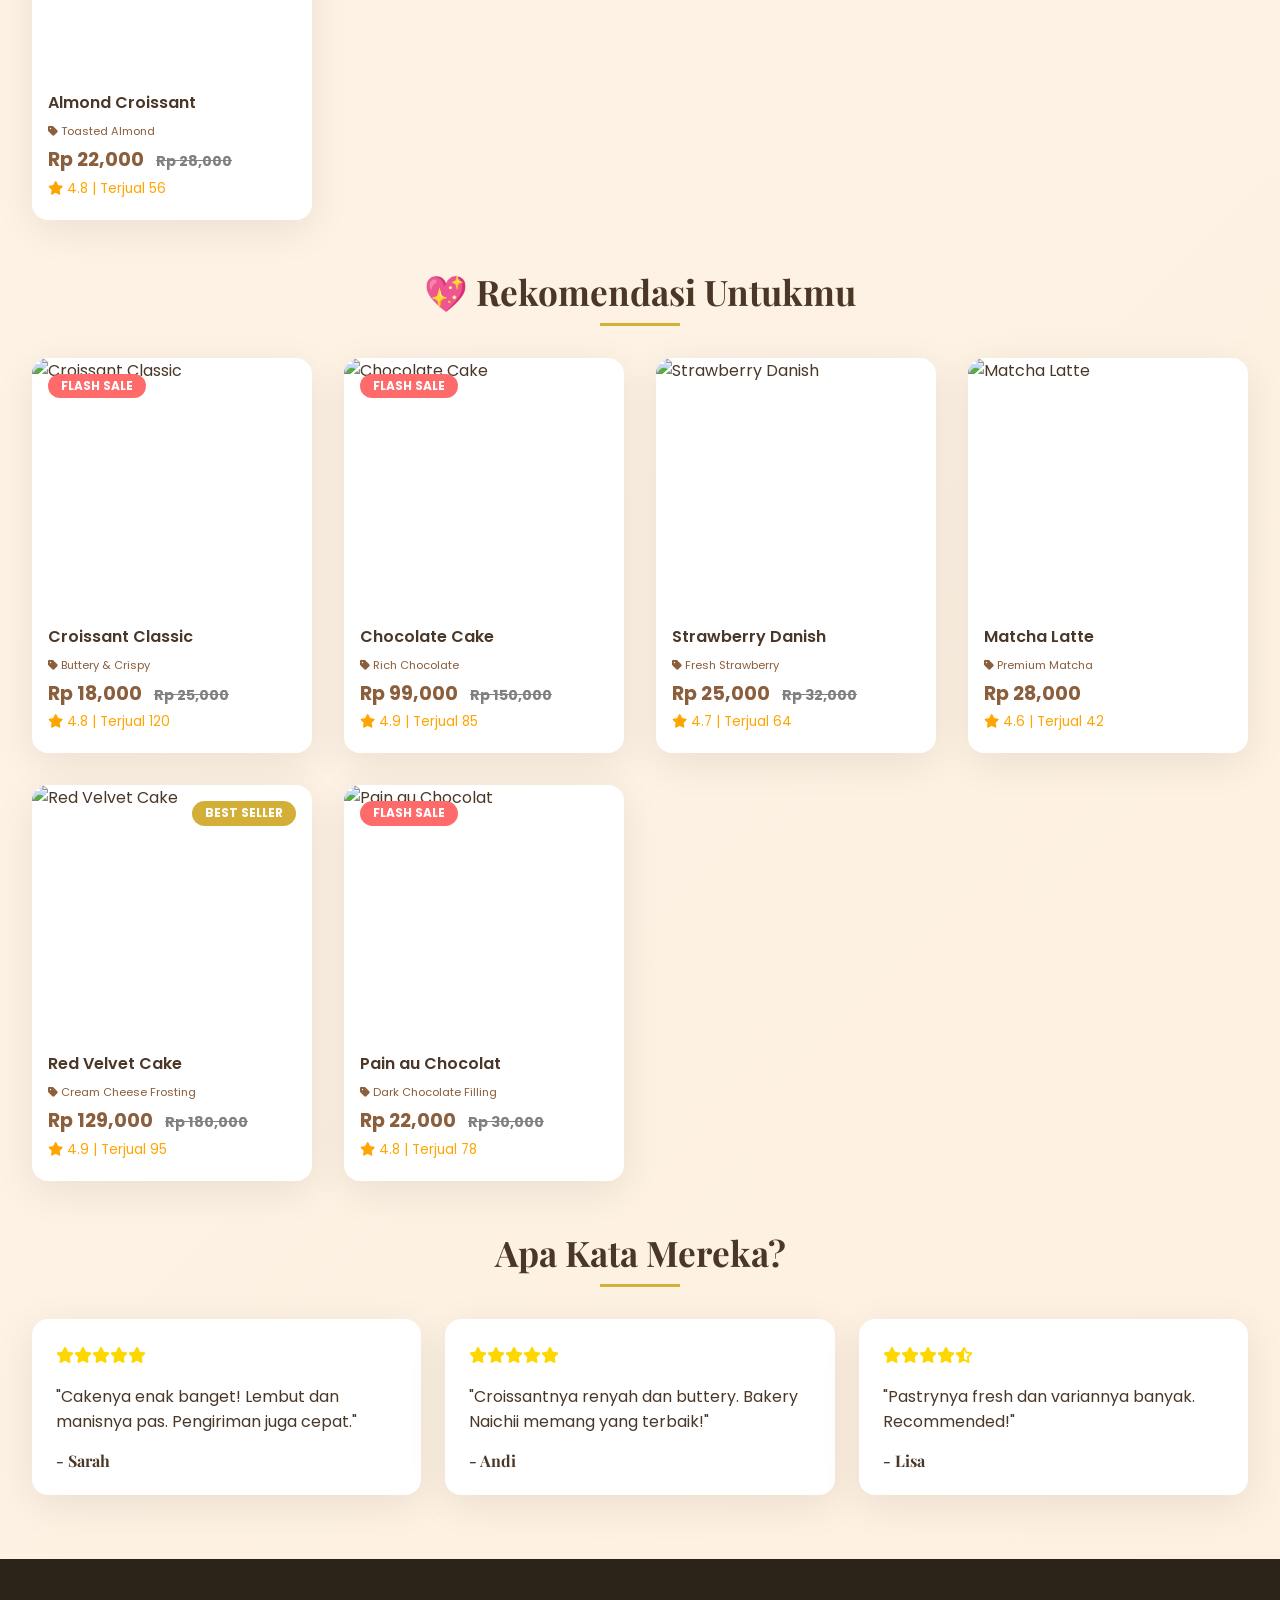
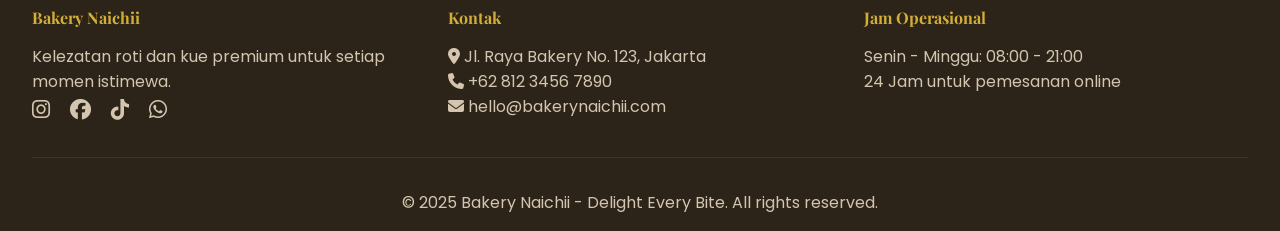
==== commit bd6e2215: "bakerynaichii" ====
--- a/index.html
+++ b/index.html
@@ -504,6 +504,25 @@
                 gap: 1rem;
             }
         }
+        /* Admin floating button */
+        .admin-fab{
+            position: fixed;
+            right: 18px;
+            bottom: 18px;
+            z-index: 2001;
+            display: inline-flex;
+            align-items: center;
+            gap: 8px;
+            padding: 10px 14px;
+            background: var(--brown);
+            color: white;
+            border-radius: 999px;
+            box-shadow: 0 8px 24px rgba(0,0,0,0.18);
+            text-decoration: none;
+            font-weight: 600;
+        }
+        .admin-fab i{ font-size: 1rem; }
+        .admin-fab:hover{ transform: translateY(-3px); background: var(--gold); color: #222; }
     </style>
 </head>
 <body>
@@ -524,7 +543,7 @@
             <a href="#kategori">Kategori</a>
             <a href="#promo">Promo</a>
             <a href="#tentang">Tentang Kami</a>
-            <a href="admin/login.html">Admin</a>
+            <a href="admin/">Admin</a>
             <a href="#" id="cartBtnNav"><i class="fas fa-shopping-bag"></i> Keranjang <span id="cartCountNav" class="cart-count" style="position: relative; top: -8px; right: unset; margin-left: 5px;">0</span></a>
         </div>
         <div class="mobile-menu-btn" id="mobileMenuBtn">
@@ -655,6 +674,8 @@
     </div>
 </footer>
 
+<a href="admin/" class="admin-fab" id="adminFab" title="Admin Panel"><i class="fas fa-user-shield"></i> Admin</a>
+
 <script src="https://cdn.jsdelivr.net/npm/swiper@11/swiper-bundle.min.js"></script>
 <script>
     // ==================== DATA PRODUK DENGAN GAMBAR SESUAI VARIAN ====================
